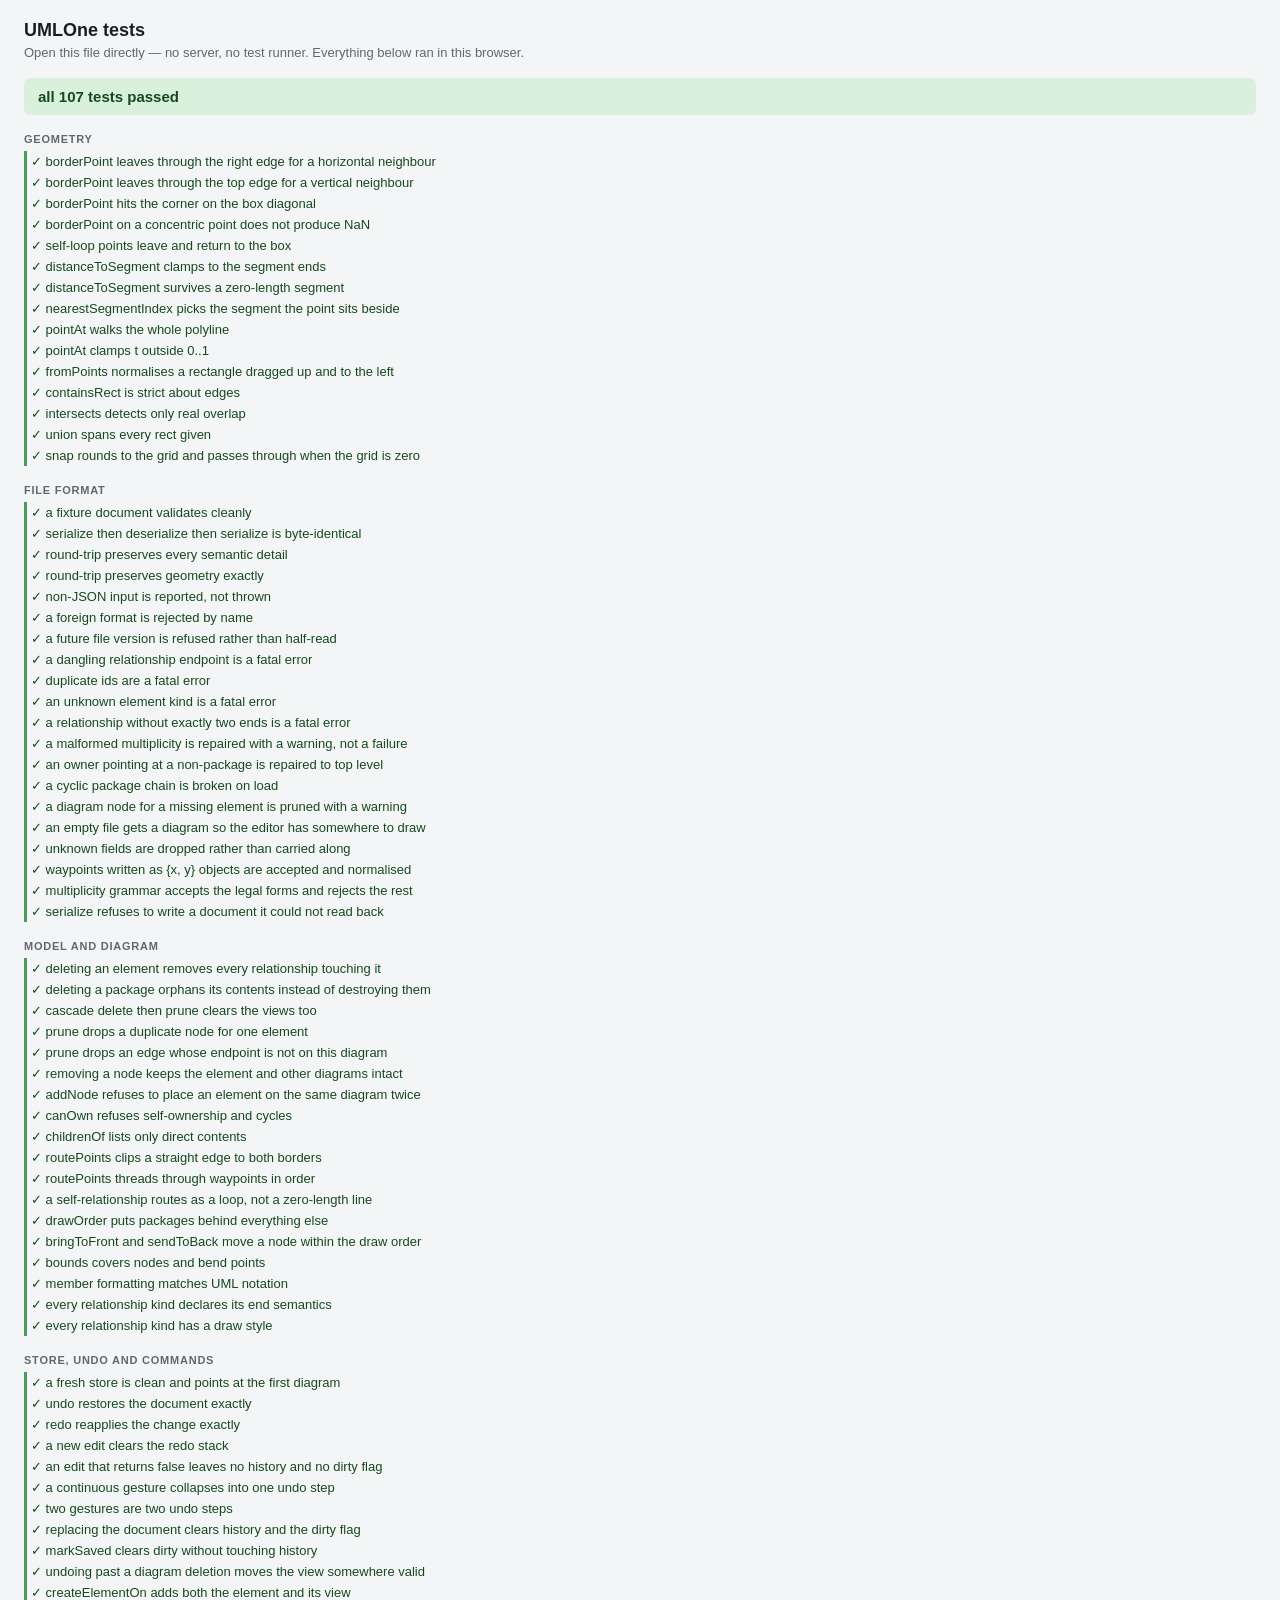
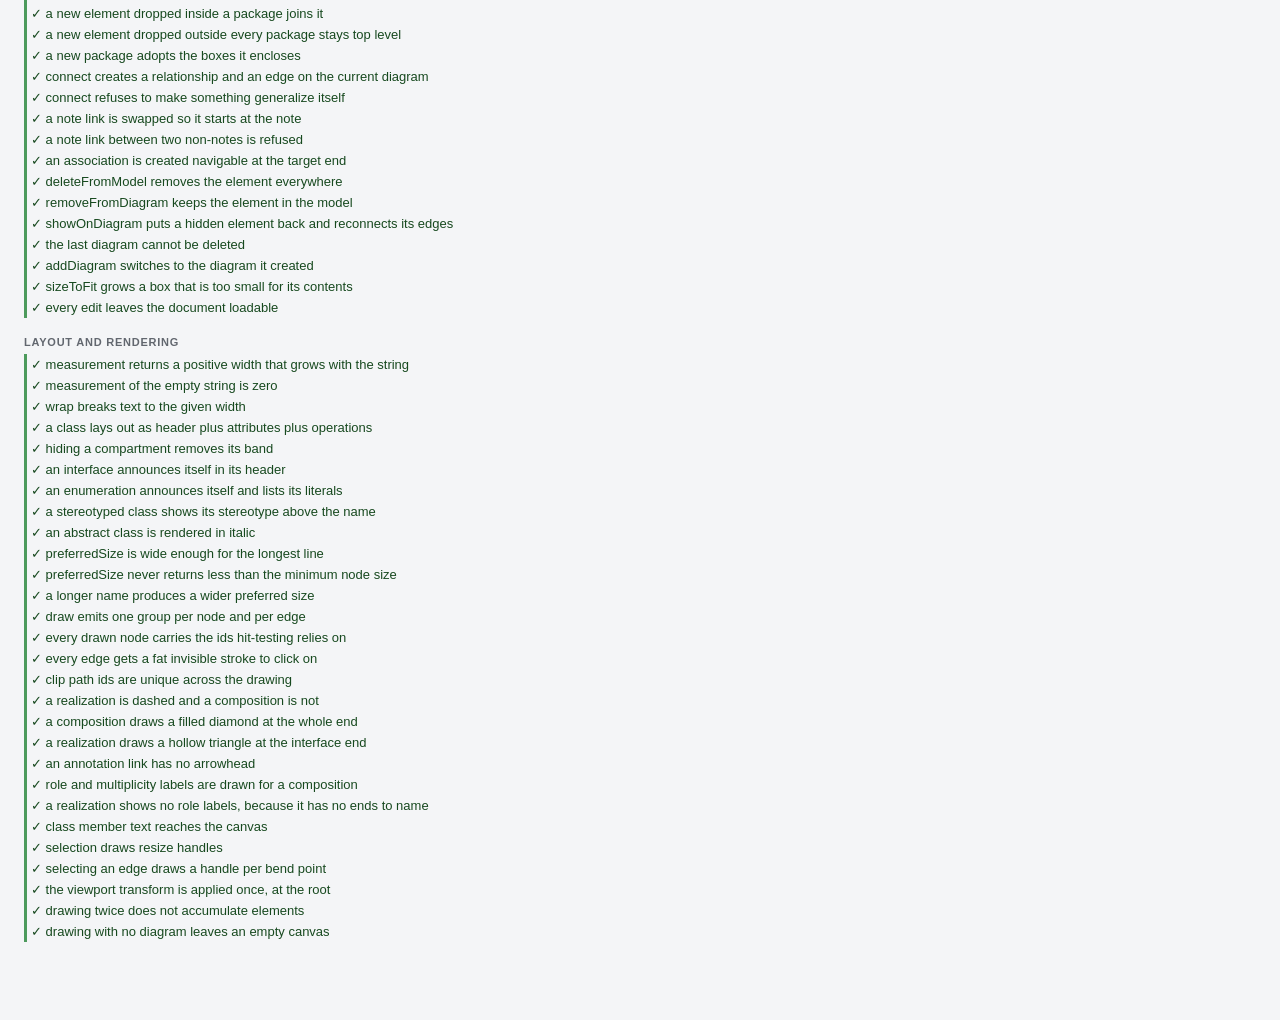
==== tests.html @ a17e2d46 "UML class diagram editor running from file:// Load, view, edit, and save UML class diagrams in a bro" ====
<!DOCTYPE html>
<html lang="en">
<head>
<meta charset="utf-8">
<title>UMLOne tests</title>
<style>
  body {
    font-family: -apple-system, BlinkMacSystemFont, "Segoe UI", Roboto, Arial, sans-serif;
    font-size: 13px;
    margin: 0;
    padding: 20px 24px 60px;
    color: #1b1d21;
    background: #f4f5f7;
  }
  h1 { font-size: 18px; margin: 0 0 4px; }
  .intro { color: #62676f; margin: 0 0 18px; }
  .summary {
    font-size: 15px;
    font-weight: 600;
    padding: 10px 14px;
    border-radius: 6px;
    margin-bottom: 18px;
  }
  .summary.good { background: #d9f0dd; color: #17491f; }
  .summary.bad { background: #fbdcd9; color: #7a1c14; }
  section { margin-bottom: 18px; }
  h2 {
    font-size: 11px;
    text-transform: uppercase;
    letter-spacing: 0.07em;
    color: #62676f;
    margin: 0 0 6px;
  }
  ul { list-style: none; margin: 0; padding: 0; }
  li { padding: 3px 0 3px 4px; border-left: 3px solid transparent; }
  li.pass { color: #17491f; border-left-color: #4c9a5c; }
  li.fail { color: #7a1c14; border-left-color: #c0392b; background: #fdf1ef; }
  pre {
    margin: 4px 0 8px 18px;
    padding: 8px;
    background: #fff;
    border: 1px solid #e4c9c5;
    border-radius: 4px;
    white-space: pre-wrap;
    font-size: 12px;
  }
  /* Rendering tests draw into real SVG, which has to be laid out to be measurable —
     hence off-screen rather than display:none. */
  #sandbox {
    position: absolute;
    top: -20000px;
    left: -20000px;
    width: 1200px;
    height: 900px;
    overflow: hidden;
  }
</style>
</head>
<body>

<h1>UMLOne tests</h1>
<p class="intro">Open this file directly &mdash; no server, no test runner.
  Everything below ran in this browser.</p>

<div id="output"></div>
<div id="sandbox" aria-hidden="true"></div>

<!-- Same order as index.html, minus app.js: booting the editor needs chrome this page
     does not have. -->
<script src="src/ns.js"></script>
<script src="src/geometry.js"></script>
<script src="src/measure.js"></script>
<script src="src/model.js"></script>
<script src="src/diagram.js"></script>
<script src="src/validate.js"></script>
<script src="src/io.js"></script>
<script src="src/render.js"></script>
<script src="src/commands.js"></script>
<script src="src/interact.js"></script>
<script src="src/panel.js"></script>

<script src="src/tests/harness.js"></script>
<!-- format.tests.js defines the shared fixture the later suites reuse. -->
<script src="src/tests/geometry.tests.js"></script>
<script src="src/tests/format.tests.js"></script>
<script src="src/tests/model.tests.js"></script>
<script src="src/tests/commands.tests.js"></script>
<script src="src/tests/render.tests.js"></script>

<script>
  (function () {
    'use strict';
    function go() {
      var result = T.run(document.getElementById('output'));
      document.title = (result.failed ? '✗ ' + result.failed + ' failed' : '✓ all passed') +
                       ' — UMLOne tests';
    }
    if (document.readyState === 'loading') {
      document.addEventListener('DOMContentLoaded', go);
    } else {
      go();
    }
  })();
</script>

</body>
</html>
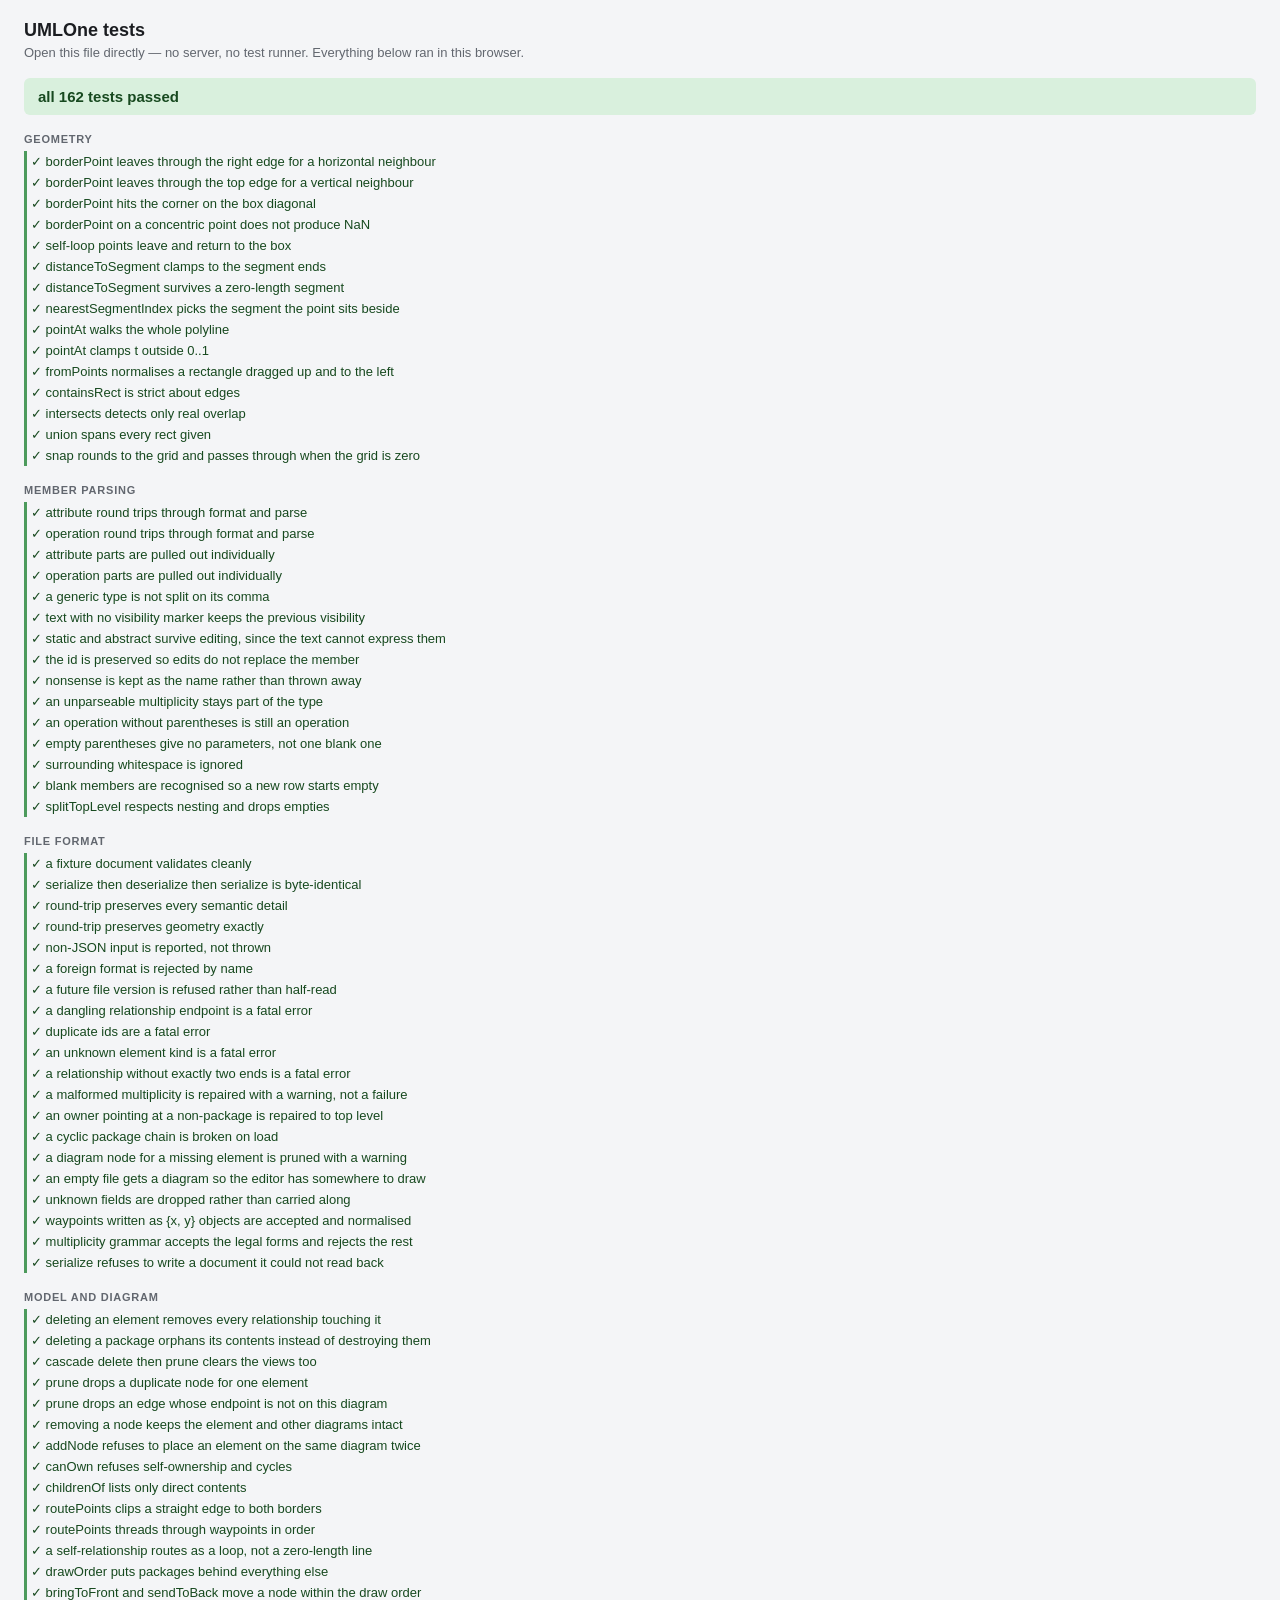
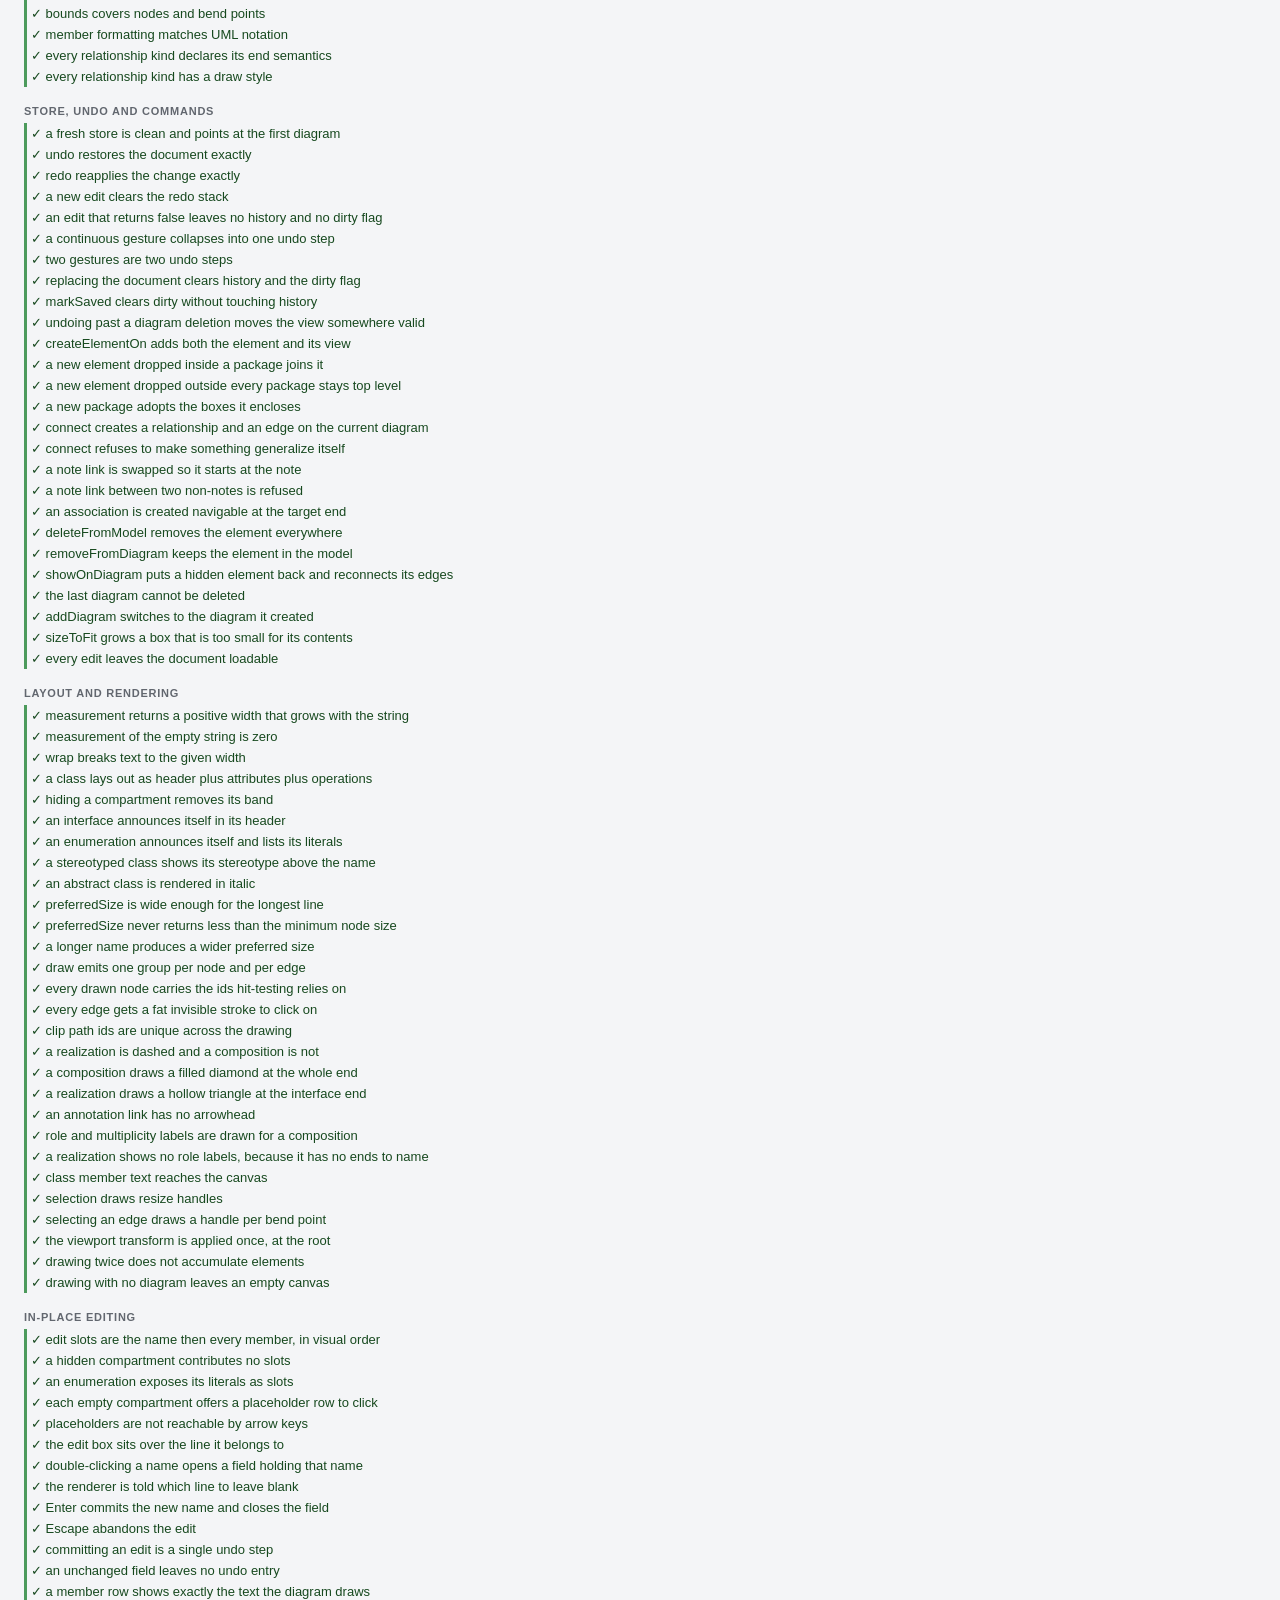
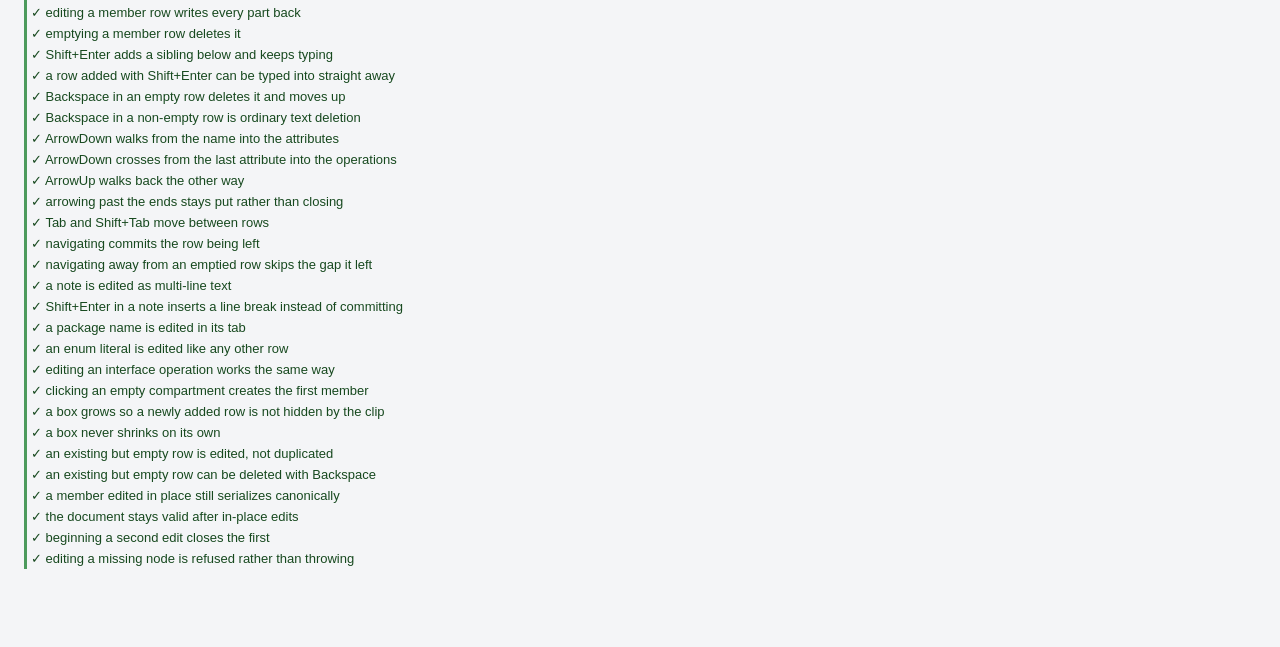
==== commit 26241601: "In-place text editing on the diagram Double-click a class name, attribute, operation, enum literal, " ====
--- a/tests.html
+++ b/tests.html
@@ -76,16 +76,19 @@
 <script src="src/io.js"></script>
 <script src="src/render.js"></script>
 <script src="src/commands.js"></script>
+<script src="src/inlineedit.js"></script>
 <script src="src/interact.js"></script>
 <script src="src/panel.js"></script>
 
 <script src="src/tests/harness.js"></script>
 <!-- format.tests.js defines the shared fixture the later suites reuse. -->
 <script src="src/tests/geometry.tests.js"></script>
+<script src="src/tests/parse.tests.js"></script>
 <script src="src/tests/format.tests.js"></script>
 <script src="src/tests/model.tests.js"></script>
 <script src="src/tests/commands.tests.js"></script>
 <script src="src/tests/render.tests.js"></script>
+<script src="src/tests/inlineedit.tests.js"></script>
 
 <script>
   (function () {
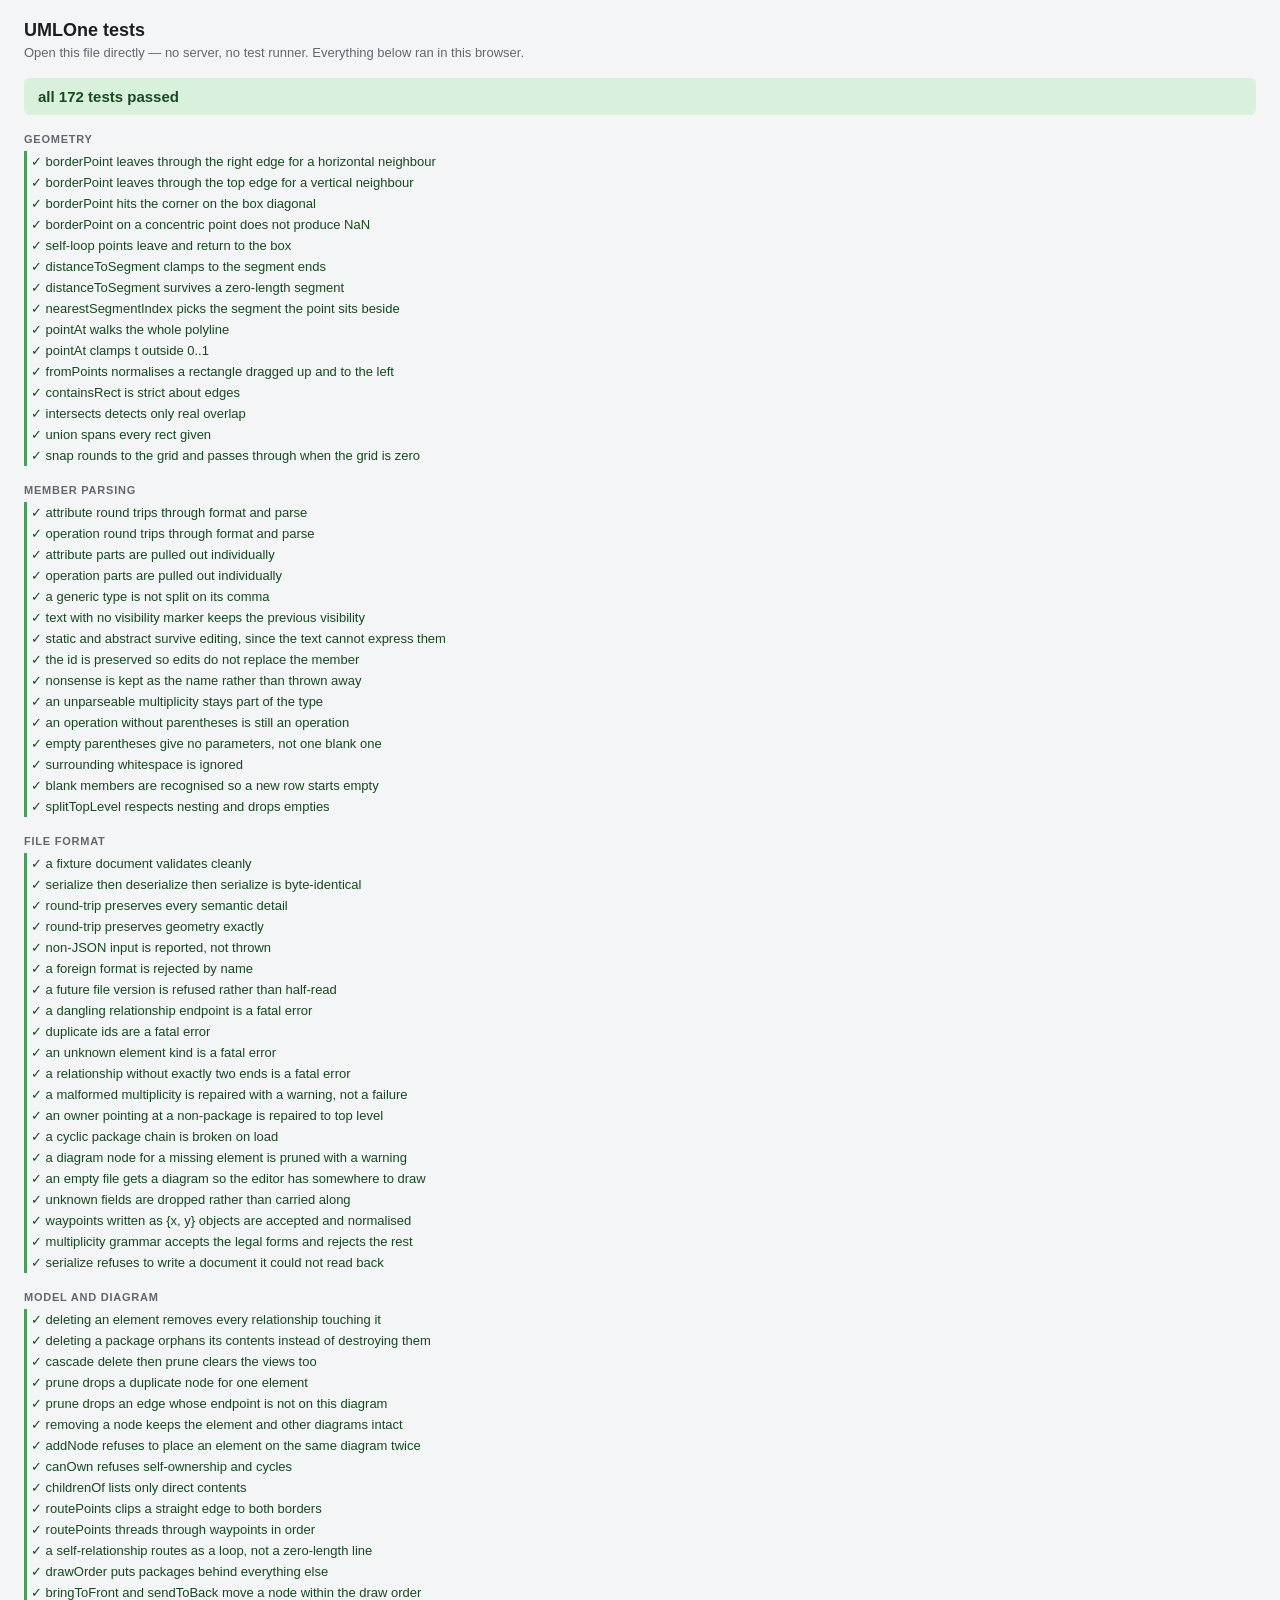
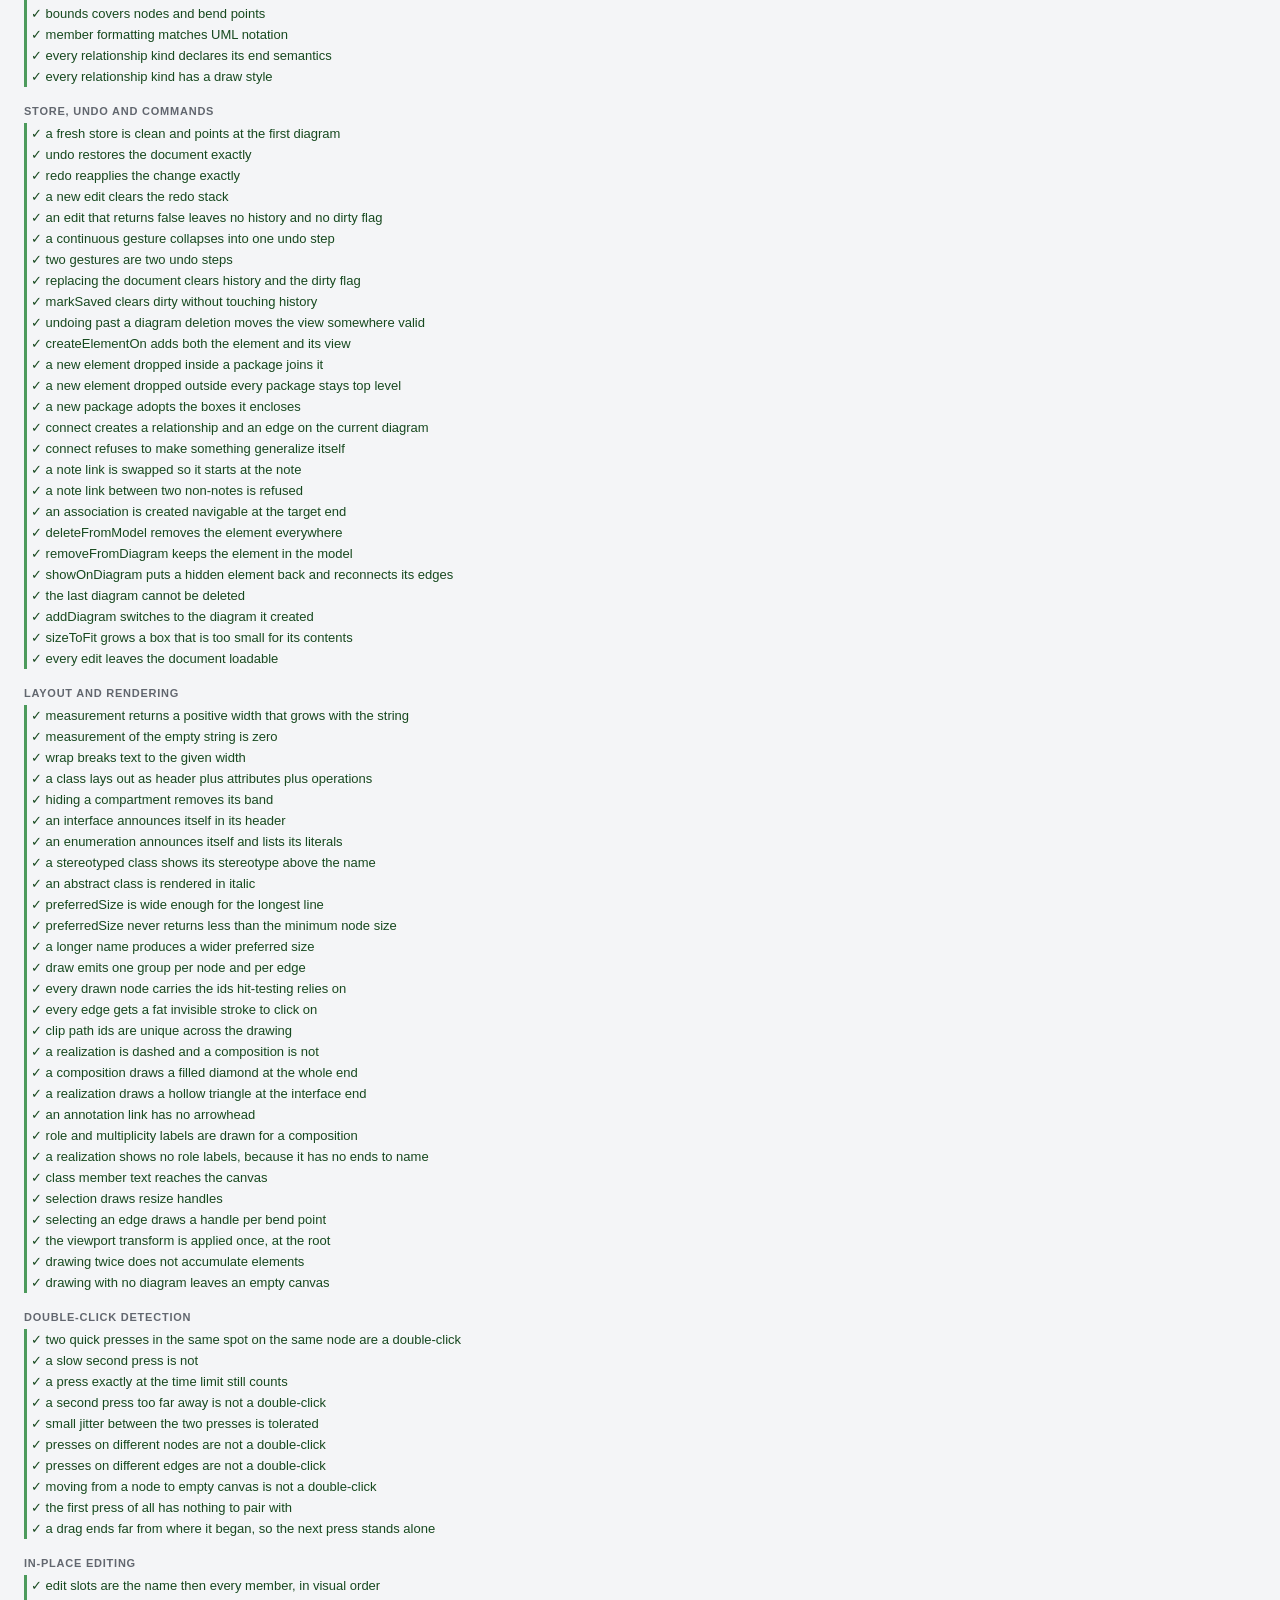
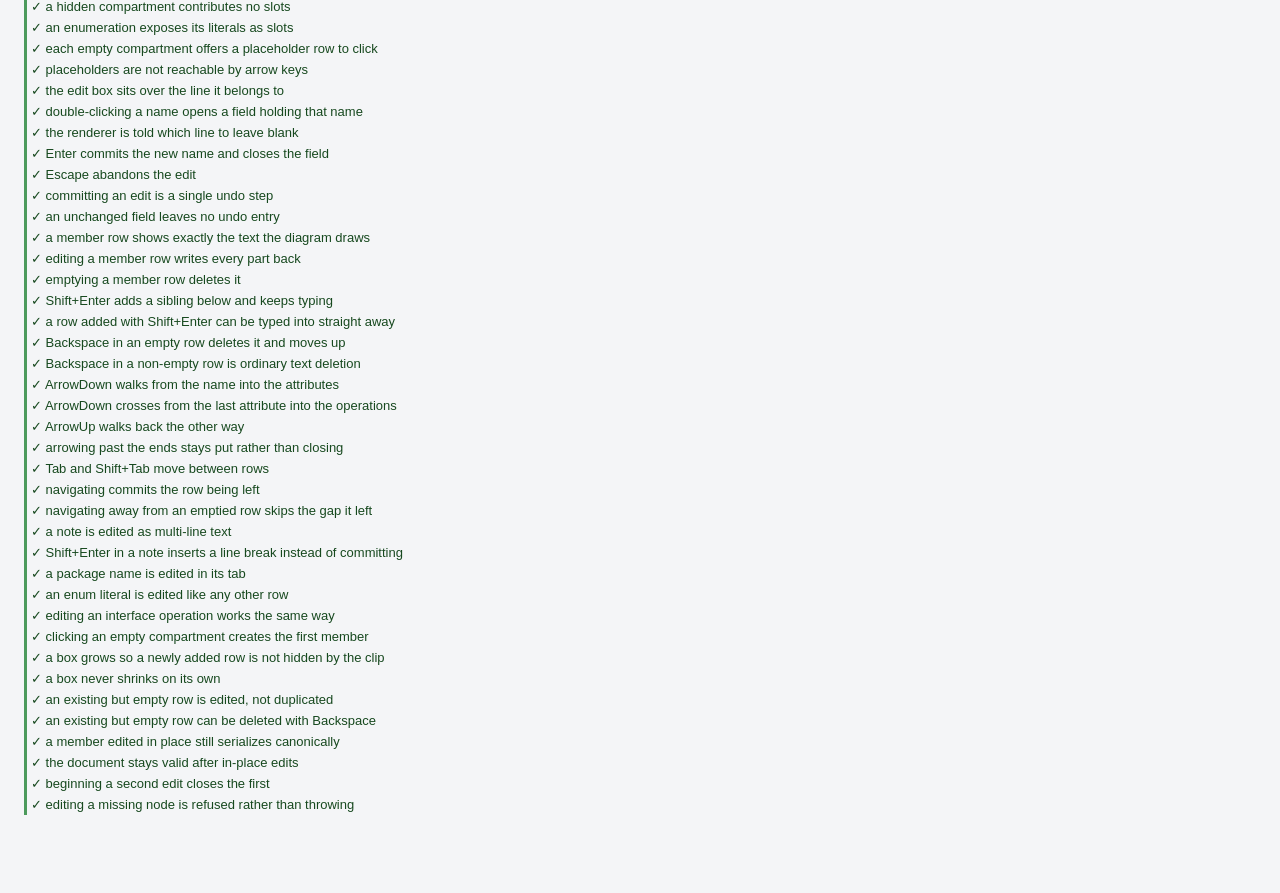
==== commit 8f825060: "Recognise double-clicks at pointerdown, not via dblclick In-place editing was unreachable in Firefox" ====
--- a/tests.html
+++ b/tests.html
@@ -88,6 +88,7 @@
 <script src="src/tests/model.tests.js"></script>
 <script src="src/tests/commands.tests.js"></script>
 <script src="src/tests/render.tests.js"></script>
+<script src="src/tests/interact.tests.js"></script>
 <script src="src/tests/inlineedit.tests.js"></script>
 
 <script>
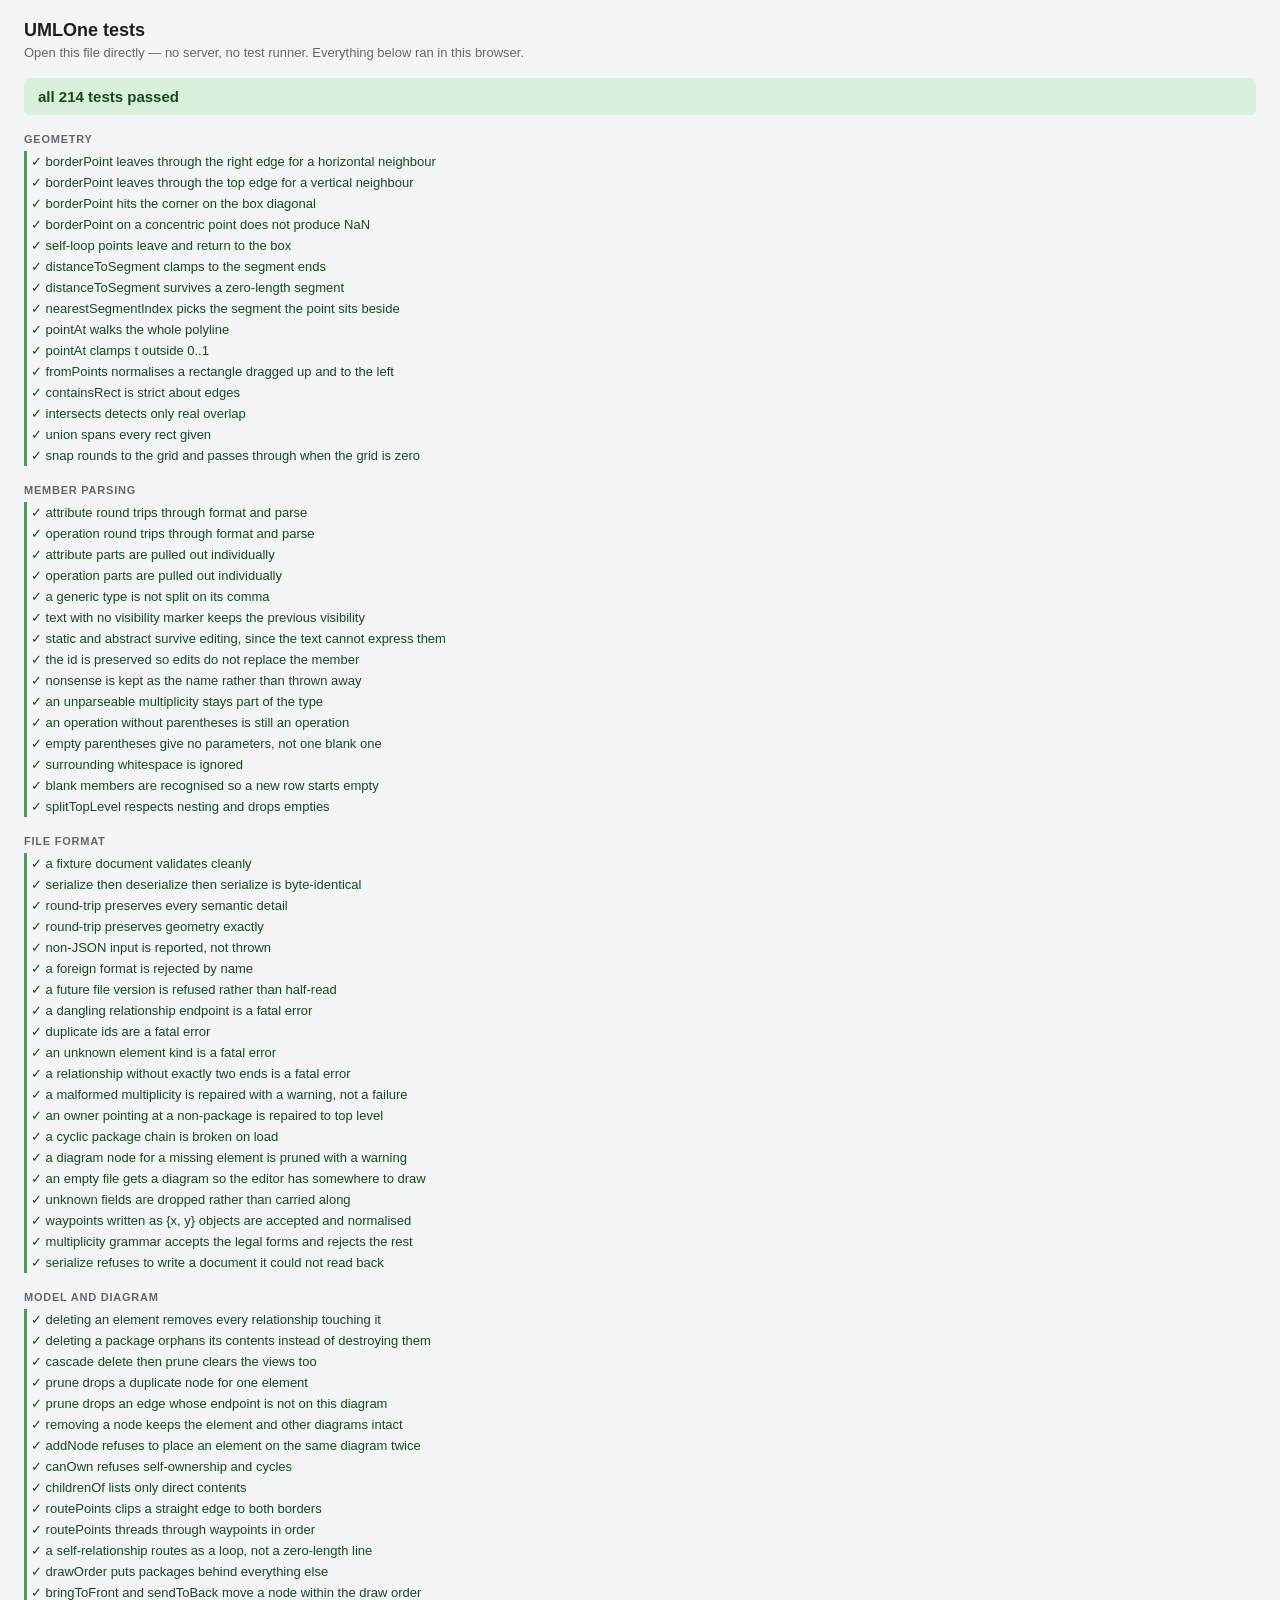
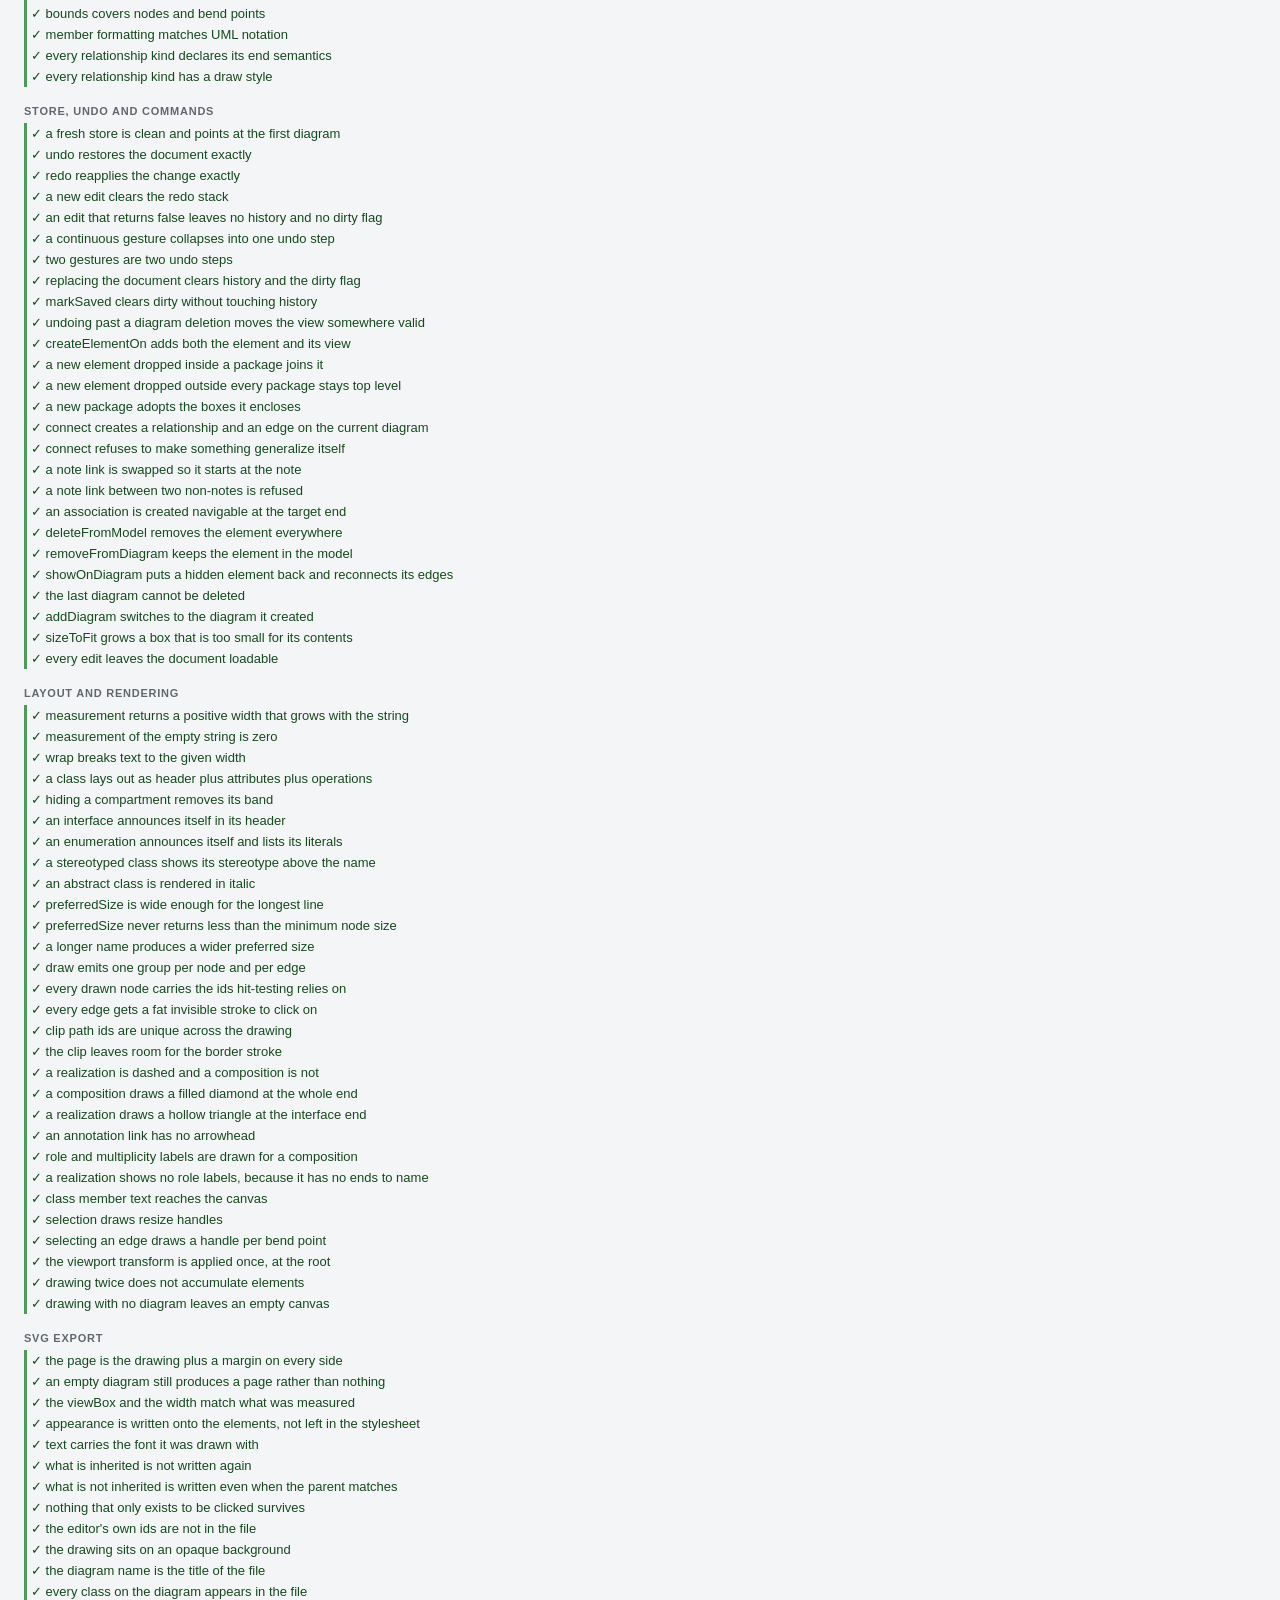
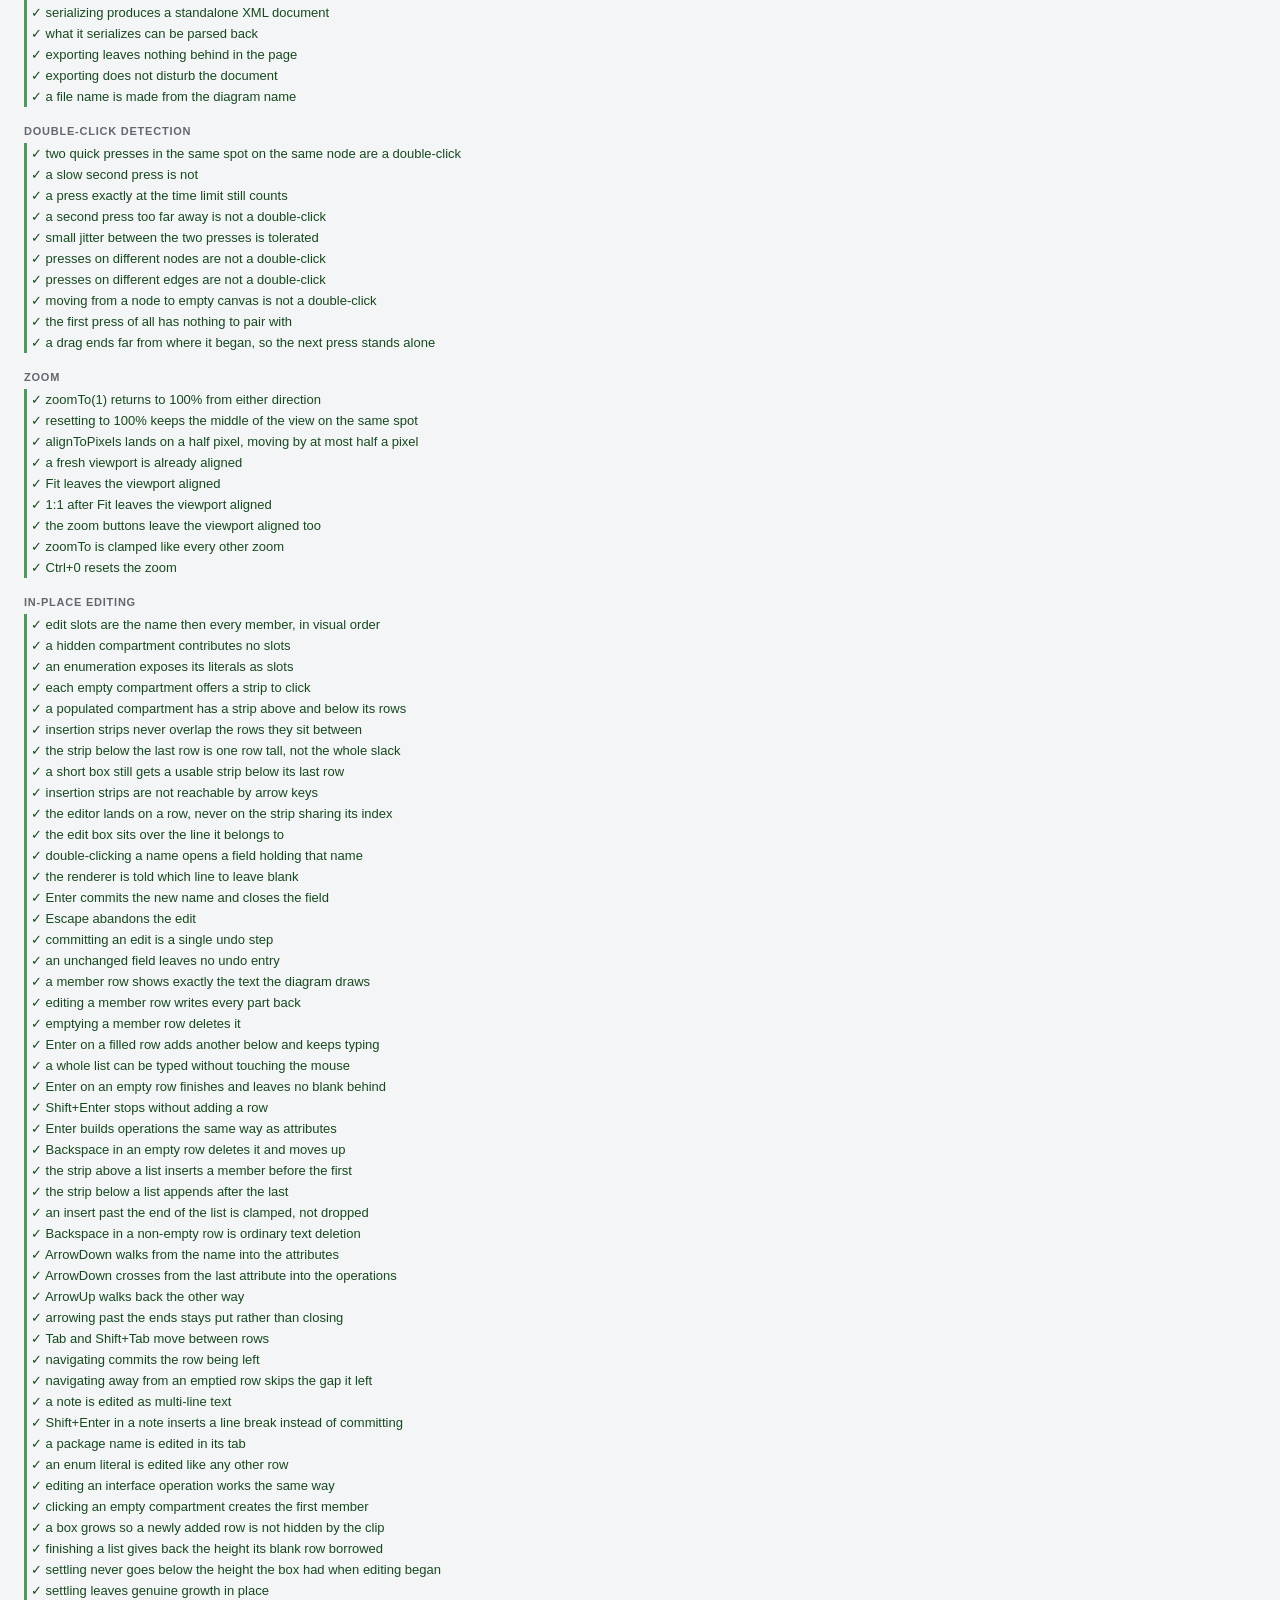
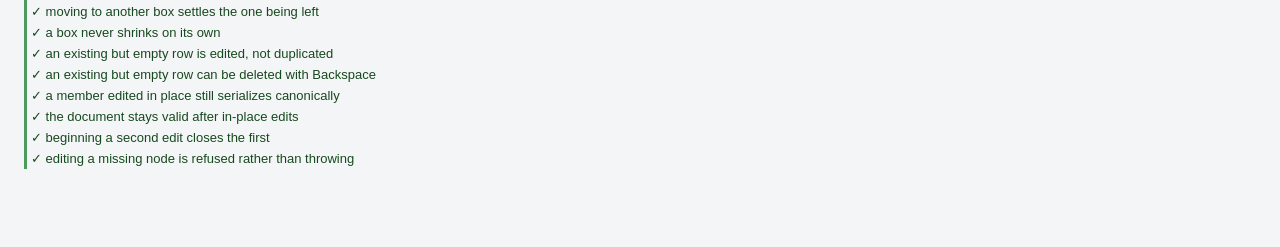
==== commit 0e2977af: "Export the diagram you are looking at as an SVG file New button beside Download. It writes one diagr" ====
--- a/tests.html
+++ b/tests.html
@@ -75,6 +75,7 @@
 <script src="src/validate.js"></script>
 <script src="src/io.js"></script>
 <script src="src/render.js"></script>
+<script src="src/export.js"></script>
 <script src="src/commands.js"></script>
 <script src="src/inlineedit.js"></script>
 <script src="src/interact.js"></script>
@@ -88,6 +89,7 @@
 <script src="src/tests/model.tests.js"></script>
 <script src="src/tests/commands.tests.js"></script>
 <script src="src/tests/render.tests.js"></script>
+<script src="src/tests/export.tests.js"></script>
 <script src="src/tests/interact.tests.js"></script>
 <script src="src/tests/inlineedit.tests.js"></script>
 
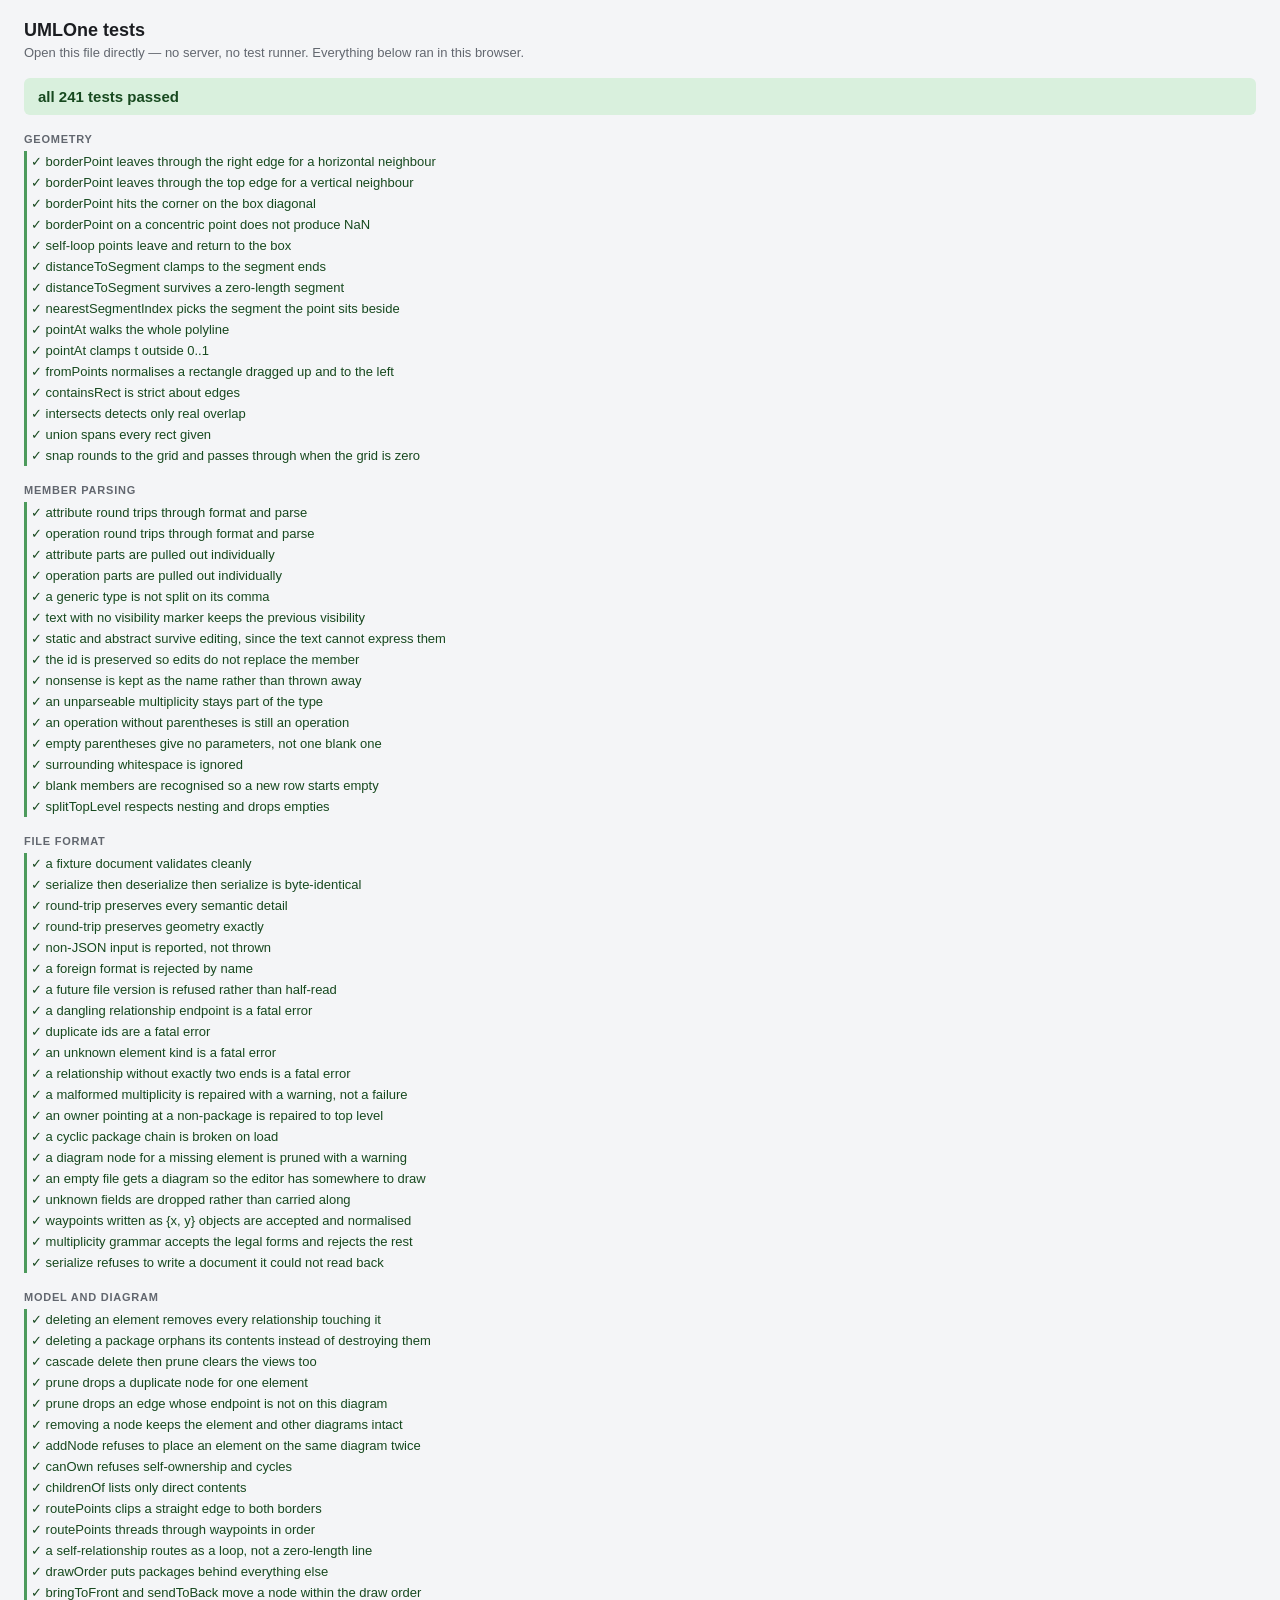
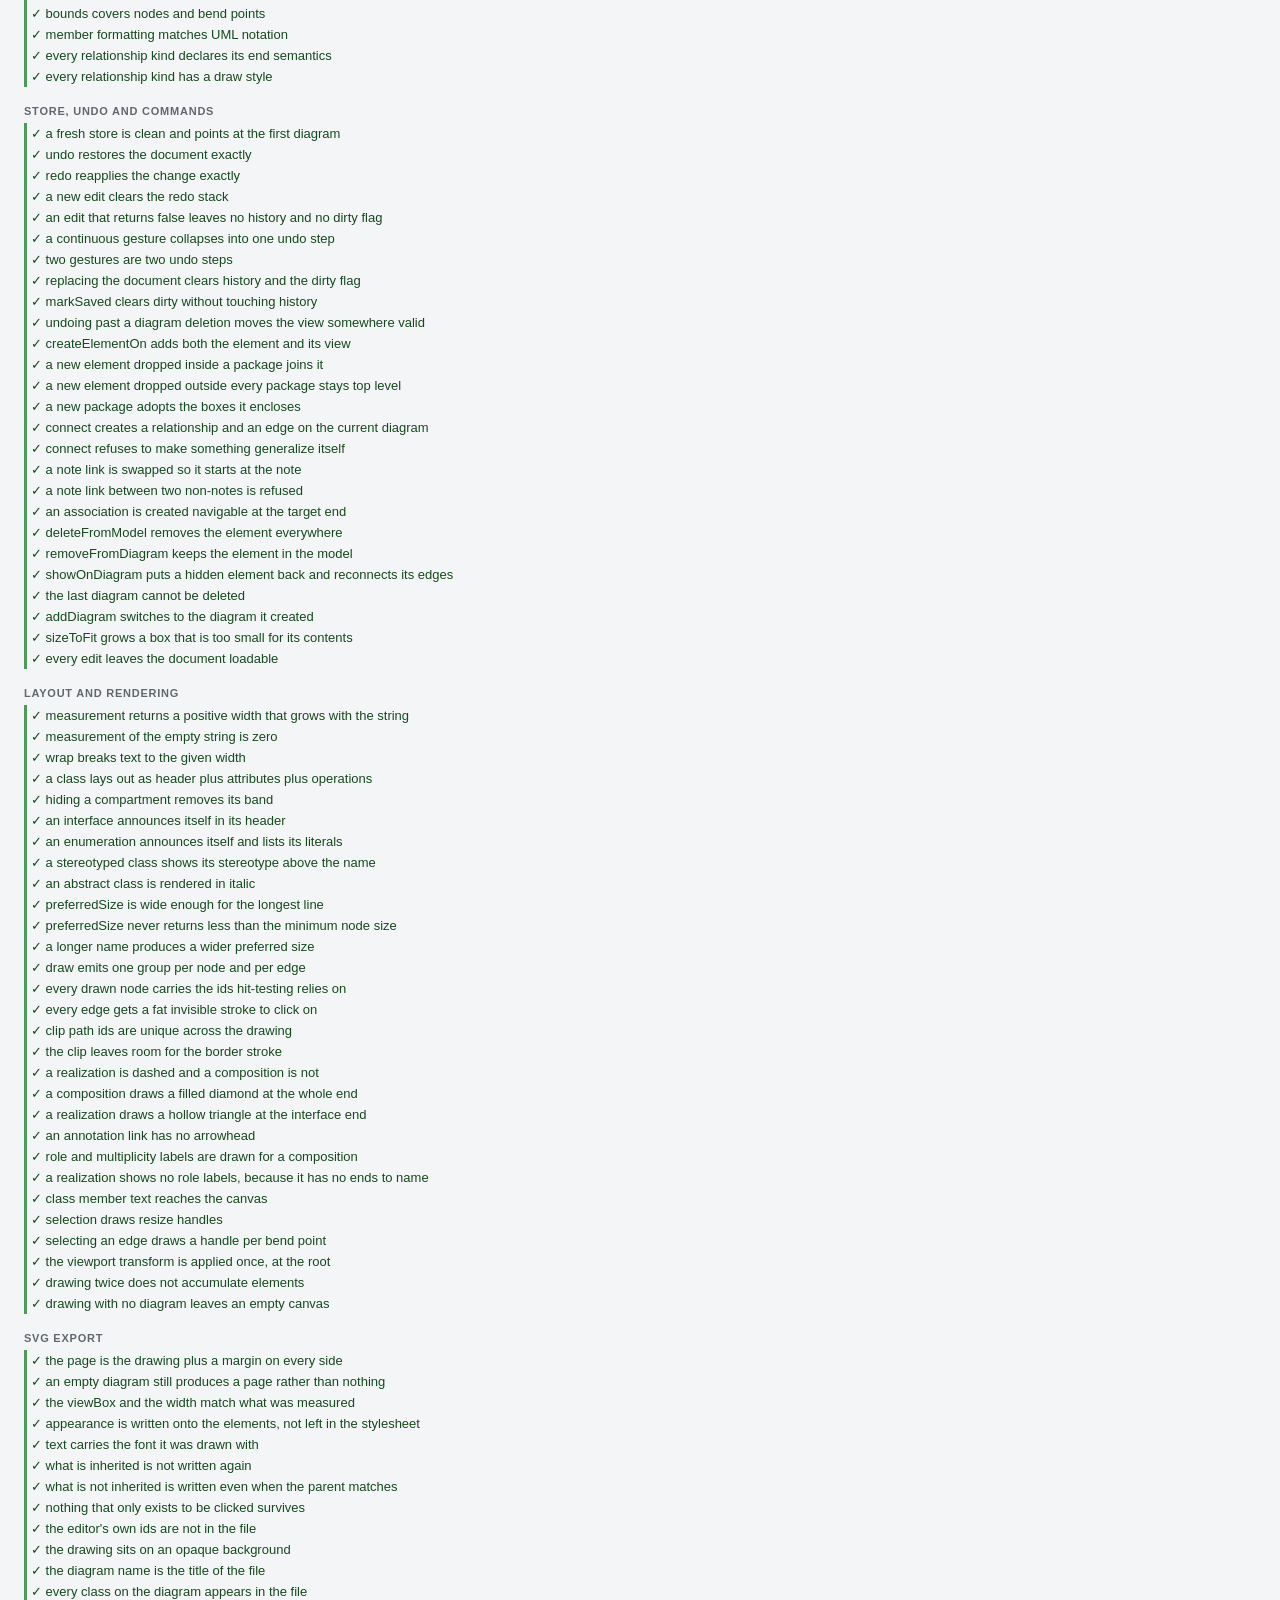
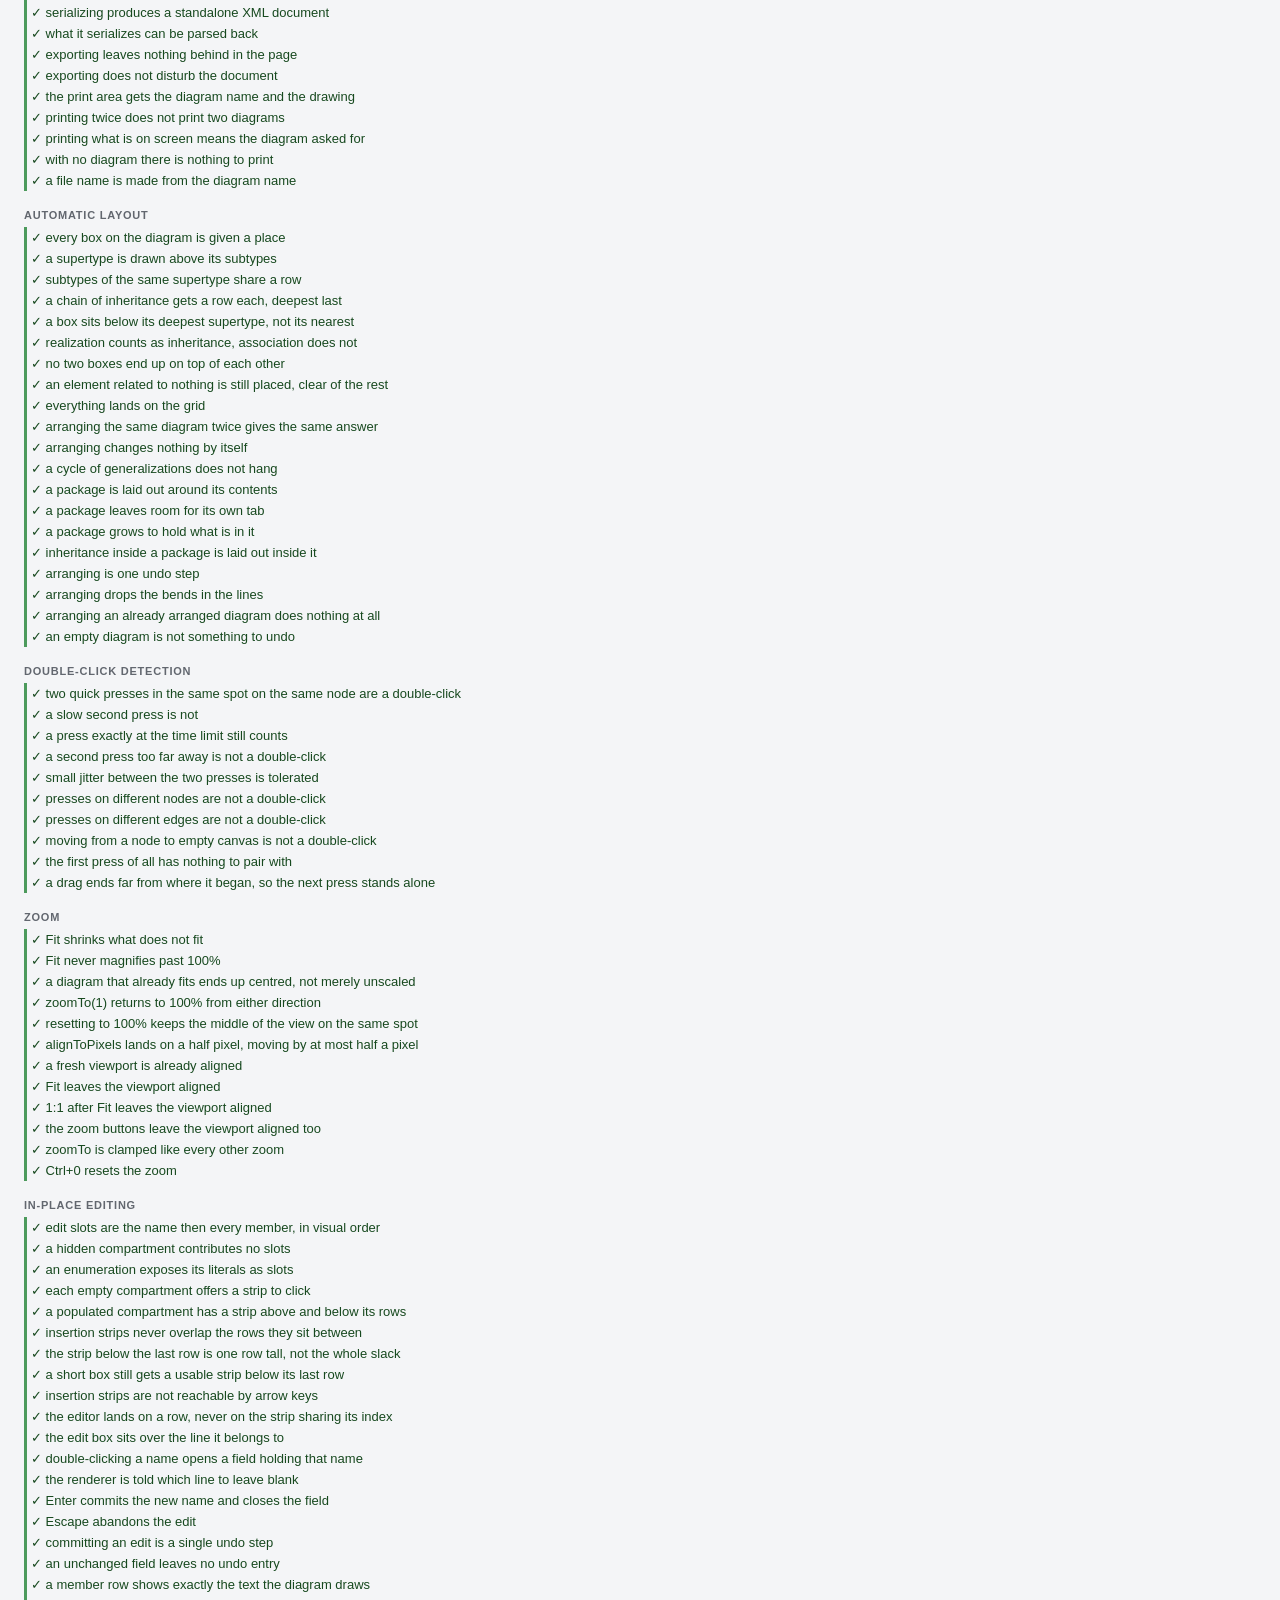
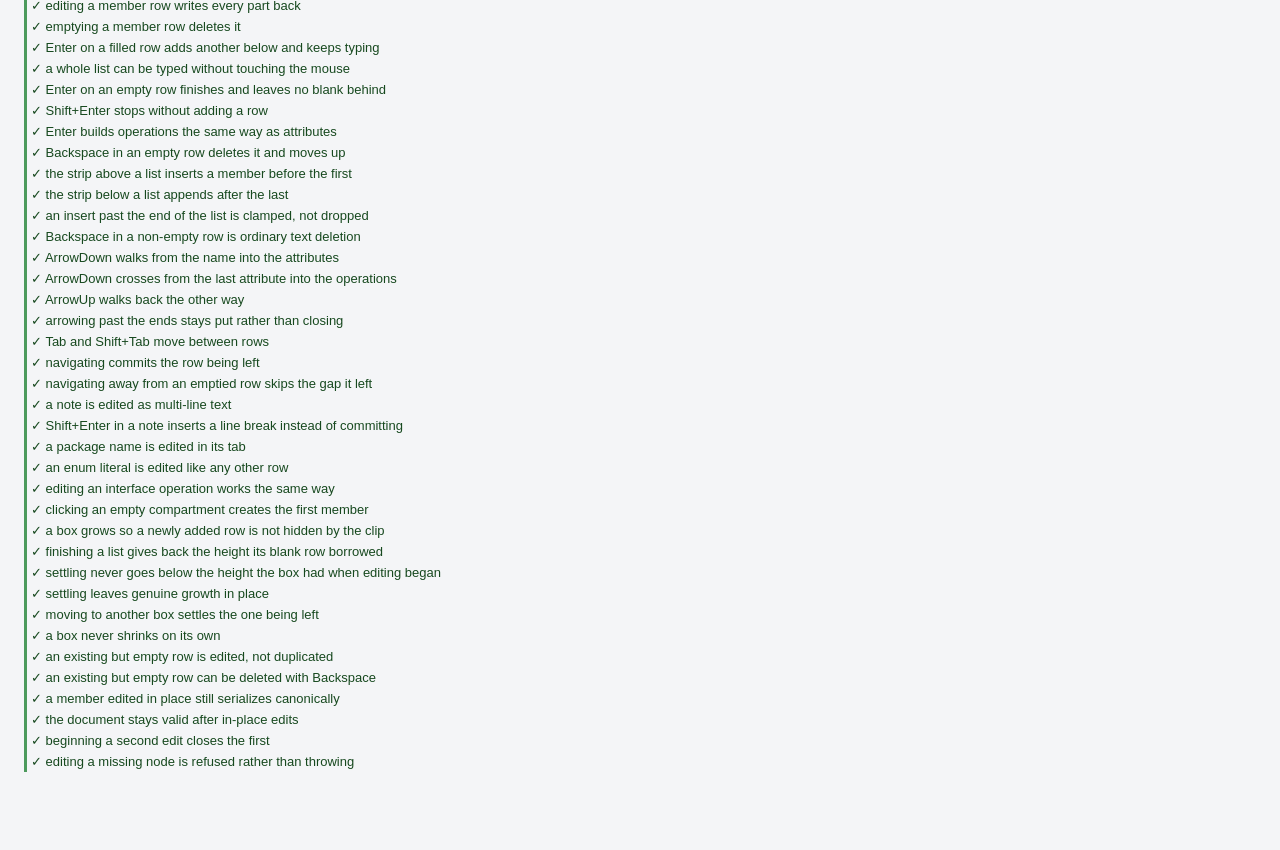
==== commit 98b46986: "Arrange the diagram automatically New Auto layout button. One undo step for the whole rearrangement," ====
--- a/tests.html
+++ b/tests.html
@@ -76,6 +76,7 @@
 <script src="src/io.js"></script>
 <script src="src/render.js"></script>
 <script src="src/export.js"></script>
+<script src="src/layout.js"></script>
 <script src="src/commands.js"></script>
 <script src="src/inlineedit.js"></script>
 <script src="src/interact.js"></script>
@@ -90,6 +91,7 @@
 <script src="src/tests/commands.tests.js"></script>
 <script src="src/tests/render.tests.js"></script>
 <script src="src/tests/export.tests.js"></script>
+<script src="src/tests/layout.tests.js"></script>
 <script src="src/tests/interact.tests.js"></script>
 <script src="src/tests/inlineedit.tests.js"></script>
 
